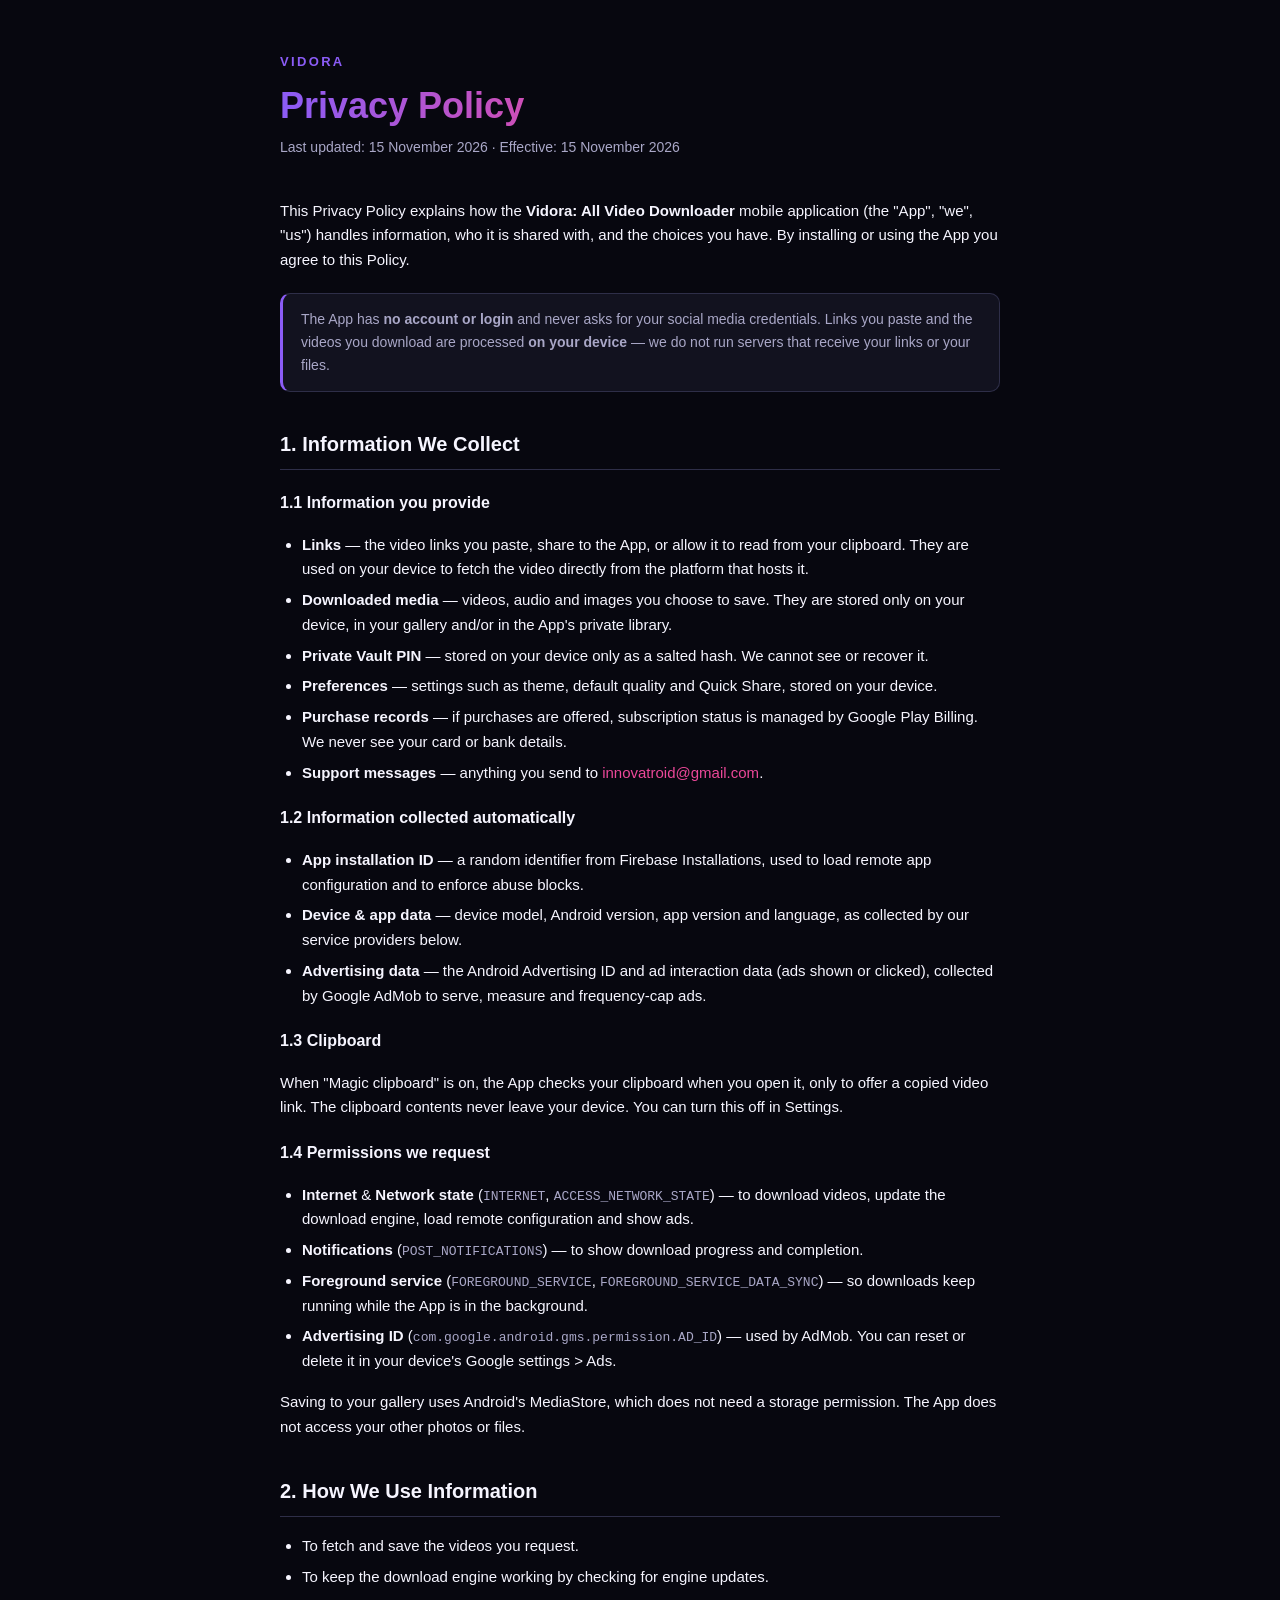
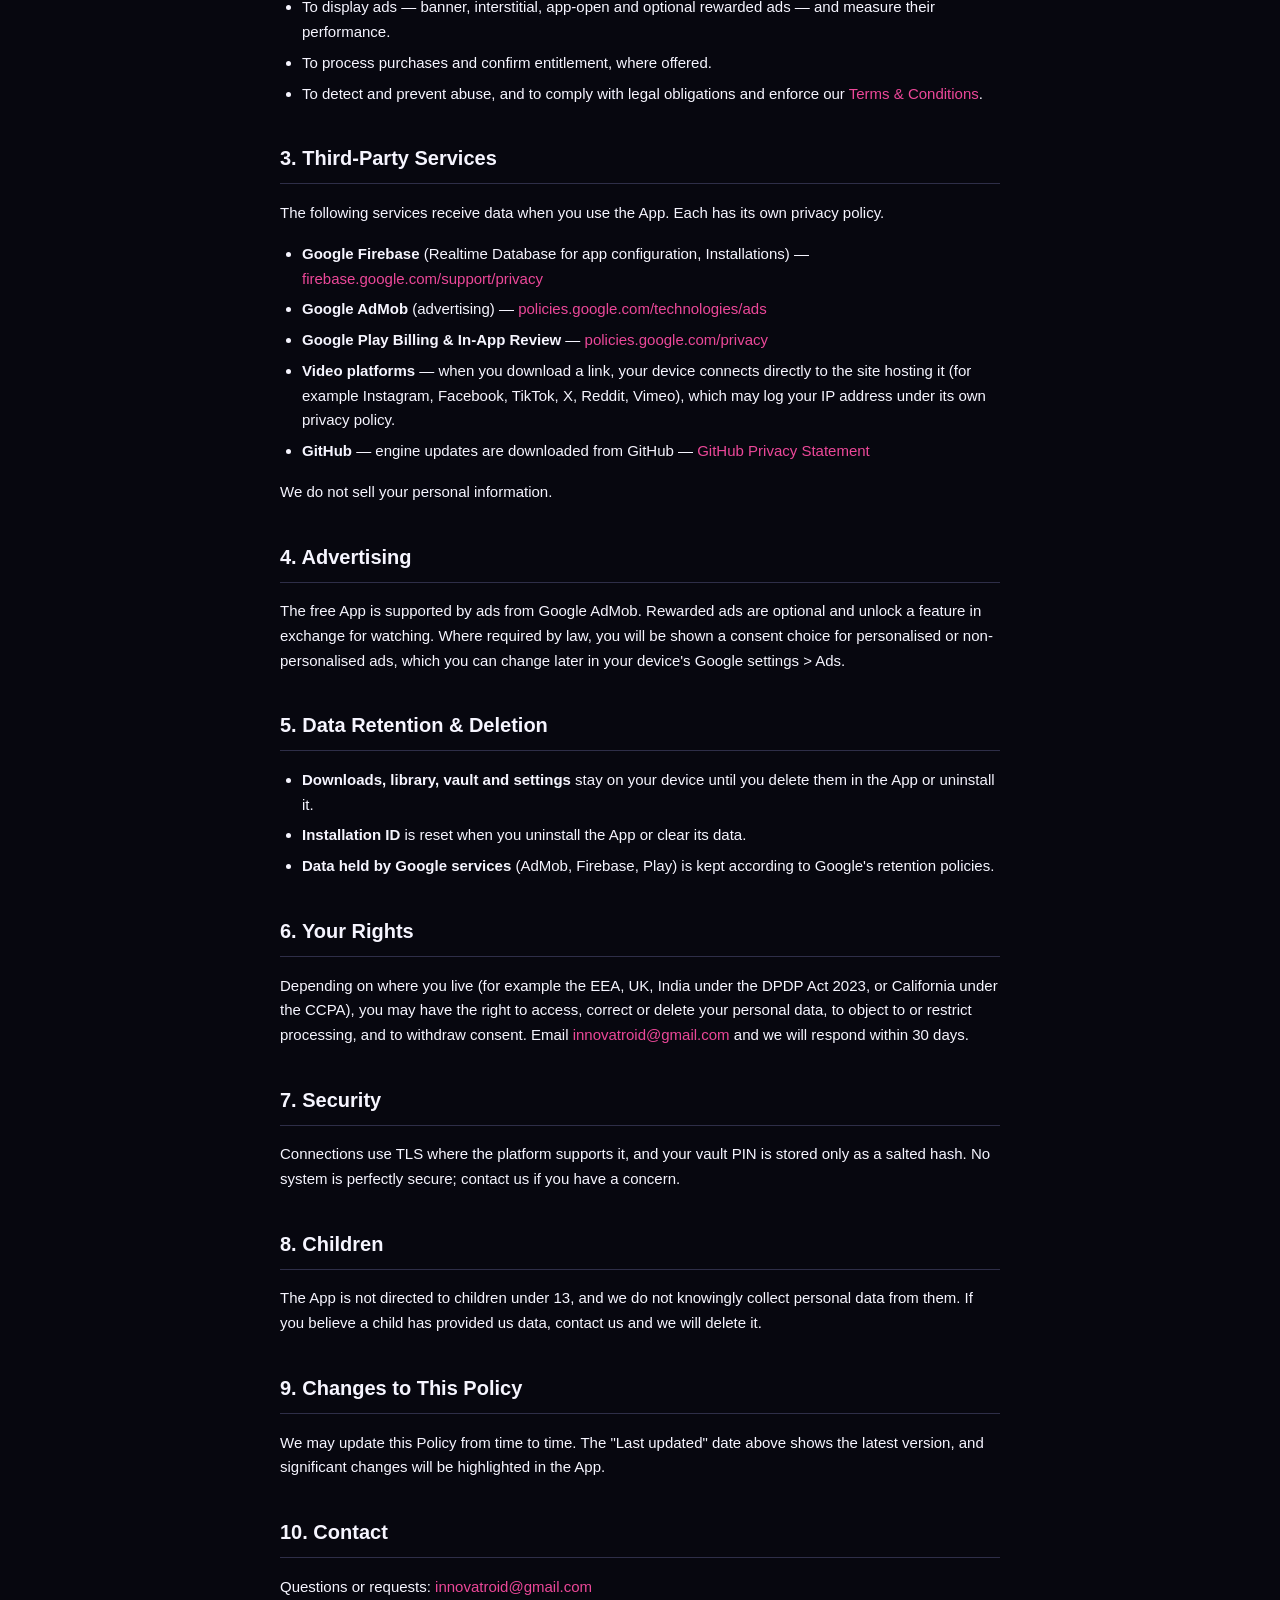
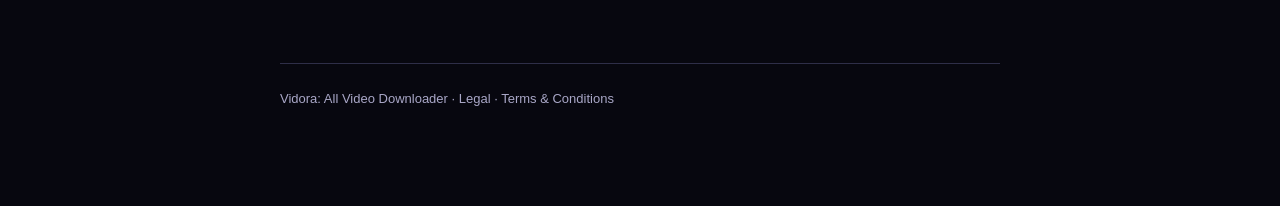
==== privacy-policy.html @ 834c2ef6 "Add Vidora privacy policy and terms Co-Authored-By: Claude Opus 5.5 <noreply@anthropic.com>" ====
<!DOCTYPE html>
<html lang="en">
<head>
<meta charset="utf-8">
<meta name="viewport" content="width=device-width, initial-scale=1">
<title>Privacy Policy — Vidora</title>
<link rel="stylesheet" href="style.css">
</head>
<body>
<div class="wrap">
  <header>
    <div class="brand">Vidora</div>
    <h1>Privacy Policy</h1>
    <div class="meta">Last updated: 15 November 2026 &middot; Effective: 15 November 2026</div>
  </header>

  <p>
    This Privacy Policy explains how the <strong>Vidora: All Video Downloader</strong> mobile
    application (the "App", "we", "us") handles information, who it is shared with, and the
    choices you have. By installing or using the App you agree to this Policy.
  </p>

  <div class="callout">
    The App has <strong>no account or login</strong> and never asks for your social media
    credentials. Links you paste and the videos you download are processed <strong>on your
    device</strong> — we do not run servers that receive your links or your files.
  </div>

  <h2>1. Information We Collect</h2>

  <h3>1.1 Information you provide</h3>
  <ul>
    <li><strong>Links</strong> — the video links you paste, share to the App, or allow it to read from your clipboard. They are used on your device to fetch the video directly from the platform that hosts it.</li>
    <li><strong>Downloaded media</strong> — videos, audio and images you choose to save. They are stored only on your device, in your gallery and/or in the App's private library.</li>
    <li><strong>Private Vault PIN</strong> — stored on your device only as a salted hash. We cannot see or recover it.</li>
    <li><strong>Preferences</strong> — settings such as theme, default quality and Quick Share, stored on your device.</li>
    <li><strong>Purchase records</strong> — if purchases are offered, subscription status is managed by Google Play Billing. We never see your card or bank details.</li>
    <li><strong>Support messages</strong> — anything you send to <a href="mailto:innovatroid@gmail.com">innovatroid@gmail.com</a>.</li>
  </ul>

  <h3>1.2 Information collected automatically</h3>
  <ul>
    <li><strong>App installation ID</strong> — a random identifier from Firebase Installations, used to load remote app configuration and to enforce abuse blocks.</li>
    <li><strong>Device &amp; app data</strong> — device model, Android version, app version and language, as collected by our service providers below.</li>
    <li><strong>Advertising data</strong> — the Android Advertising ID and ad interaction data (ads shown or clicked), collected by Google AdMob to serve, measure and frequency-cap ads.</li>
  </ul>

  <h3>1.3 Clipboard</h3>
  <p>
    When "Magic clipboard" is on, the App checks your clipboard when you open it, only to
    offer a copied video link. The clipboard contents never leave your device. You can turn
    this off in Settings.
  </p>

  <h3>1.4 Permissions we request</h3>
  <ul>
    <li><strong>Internet</strong> &amp; <strong>Network state</strong> (<code>INTERNET</code>, <code>ACCESS_NETWORK_STATE</code>) — to download videos, update the download engine, load remote configuration and show ads.</li>
    <li><strong>Notifications</strong> (<code>POST_NOTIFICATIONS</code>) — to show download progress and completion.</li>
    <li><strong>Foreground service</strong> (<code>FOREGROUND_SERVICE</code>, <code>FOREGROUND_SERVICE_DATA_SYNC</code>) — so downloads keep running while the App is in the background.</li>
    <li><strong>Advertising ID</strong> (<code>com.google.android.gms.permission.AD_ID</code>) — used by AdMob. You can reset or delete it in your device's Google settings &gt; Ads.</li>
  </ul>
  <p>
    Saving to your gallery uses Android's MediaStore, which does not need a storage
    permission. The App does not access your other photos or files.
  </p>

  <h2>2. How We Use Information</h2>
  <ul>
    <li>To fetch and save the videos you request.</li>
    <li>To keep the download engine working by checking for engine updates.</li>
    <li>To display ads — banner, interstitial, app-open and optional rewarded ads — and measure their performance.</li>
    <li>To process purchases and confirm entitlement, where offered.</li>
    <li>To detect and prevent abuse, and to comply with legal obligations and enforce our <a href="terms-and-conditions.html">Terms &amp; Conditions</a>.</li>
  </ul>

  <h2>3. Third-Party Services</h2>
  <p>The following services receive data when you use the App. Each has its own privacy policy.</p>
  <ul>
    <li><strong>Google Firebase</strong> (Realtime Database for app configuration, Installations) — <a href="https://firebase.google.com/support/privacy" target="_blank" rel="noopener">firebase.google.com/support/privacy</a></li>
    <li><strong>Google AdMob</strong> (advertising) — <a href="https://policies.google.com/technologies/ads" target="_blank" rel="noopener">policies.google.com/technologies/ads</a></li>
    <li><strong>Google Play Billing &amp; In-App Review</strong> — <a href="https://policies.google.com/privacy" target="_blank" rel="noopener">policies.google.com/privacy</a></li>
    <li><strong>Video platforms</strong> — when you download a link, your device connects directly to the site hosting it (for example Instagram, Facebook, TikTok, X, Reddit, Vimeo), which may log your IP address under its own privacy policy.</li>
    <li><strong>GitHub</strong> — engine updates are downloaded from GitHub — <a href="https://docs.github.com/site-policy/privacy-policies/github-general-privacy-statement" target="_blank" rel="noopener">GitHub Privacy Statement</a></li>
  </ul>
  <p>We do not sell your personal information.</p>

  <h2>4. Advertising</h2>
  <p>
    The free App is supported by ads from Google AdMob. Rewarded ads are optional and unlock a
    feature in exchange for watching. Where required by law, you will be shown a consent
    choice for personalised or non-personalised ads, which you can change later in your
    device's Google settings &gt; Ads.
  </p>

  <h2>5. Data Retention &amp; Deletion</h2>
  <ul>
    <li><strong>Downloads, library, vault and settings</strong> stay on your device until you delete them in the App or uninstall it.</li>
    <li><strong>Installation ID</strong> is reset when you uninstall the App or clear its data.</li>
    <li><strong>Data held by Google services</strong> (AdMob, Firebase, Play) is kept according to Google's retention policies.</li>
  </ul>

  <h2>6. Your Rights</h2>
  <p>
    Depending on where you live (for example the EEA, UK, India under the DPDP Act 2023, or
    California under the CCPA), you may have the right to access, correct or delete your
    personal data, to object to or restrict processing, and to withdraw consent. Email
    <a href="mailto:innovatroid@gmail.com">innovatroid@gmail.com</a> and we will respond
    within 30 days.
  </p>

  <h2>7. Security</h2>
  <p>
    Connections use TLS where the platform supports it, and your vault PIN is stored only as
    a salted hash. No system is perfectly secure; contact us if you have a concern.
  </p>

  <h2>8. Children</h2>
  <p>
    The App is not directed to children under 13, and we do not knowingly collect personal
    data from them. If you believe a child has provided us data, contact us and we will
    delete it.
  </p>

  <h2>9. Changes to This Policy</h2>
  <p>
    We may update this Policy from time to time. The "Last updated" date above shows the
    latest version, and significant changes will be highlighted in the App.
  </p>

  <h2>10. Contact</h2>
  <p>Questions or requests: <a href="mailto:innovatroid@gmail.com">innovatroid@gmail.com</a></p>

  <footer>
    Vidora: All Video Downloader &middot; <a href="index.html">Legal</a> &middot;
    <a href="terms-and-conditions.html">Terms &amp; Conditions</a>
  </footer>
</div>
</body>
</html>
---- style.css ----
:root {
  --bg: #07070f;
  --card: #12121f;
  --text: #f6f5ff;
  --muted: #a9a7c7;
  --violet: #8b5cf6;
  --pink: #ec4899;
  --amber: #ffb547;
  --border: #2e2e48;
}
* { box-sizing: border-box; }
body {
  margin: 0;
  font-family: -apple-system, BlinkMacSystemFont, "Segoe UI", Roboto, sans-serif;
  background: var(--bg);
  color: var(--text);
  line-height: 1.65;
  -webkit-font-smoothing: antialiased;
}
.wrap { max-width: 760px; margin: 0 auto; padding: 48px 20px 96px; }
header { margin-bottom: 40px; }
.brand {
  display: inline-block;
  font-size: 13px;
  font-weight: 700;
  letter-spacing: 0.18em;
  text-transform: uppercase;
  color: var(--violet);
  margin-bottom: 12px;
}
h1 {
  font-size: 36px;
  line-height: 1.2;
  margin: 0 0 8px;
  background: linear-gradient(90deg, var(--violet), var(--pink), var(--amber));
  -webkit-background-clip: text;
  background-clip: text;
  color: transparent;
}
.meta { color: var(--muted); font-size: 14px; }
h2 {
  margin-top: 36px;
  font-size: 20px;
  border-bottom: 1px solid var(--border);
  padding-bottom: 8px;
}
h3 { margin-top: 20px; font-size: 16px; }
p, li { font-size: 15px; }
ul { padding-left: 22px; }
li { margin-bottom: 6px; }
code { font-size: 13px; color: var(--muted); overflow-wrap: anywhere; }
a { color: var(--pink); text-decoration: none; overflow-wrap: anywhere; }
a:hover { text-decoration: underline; }
.callout {
  background: var(--card);
  border: 1px solid var(--border);
  border-left: 3px solid var(--violet);
  padding: 14px 18px;
  border-radius: 10px;
  margin: 20px 0;
  font-size: 14px;
  color: var(--muted);
}
.links a {
  display: block;
  color: var(--text);
  padding: 16px 18px;
  margin: 10px 0;
  border: 1px solid var(--border);
  border-radius: 14px;
  background: var(--card);
}
.links a:hover { border-color: var(--violet); text-decoration: none; }
footer {
  margin-top: 64px;
  padding-top: 24px;
  border-top: 1px solid var(--border);
  color: var(--muted);
  font-size: 13px;
}
footer a { color: var(--muted); }
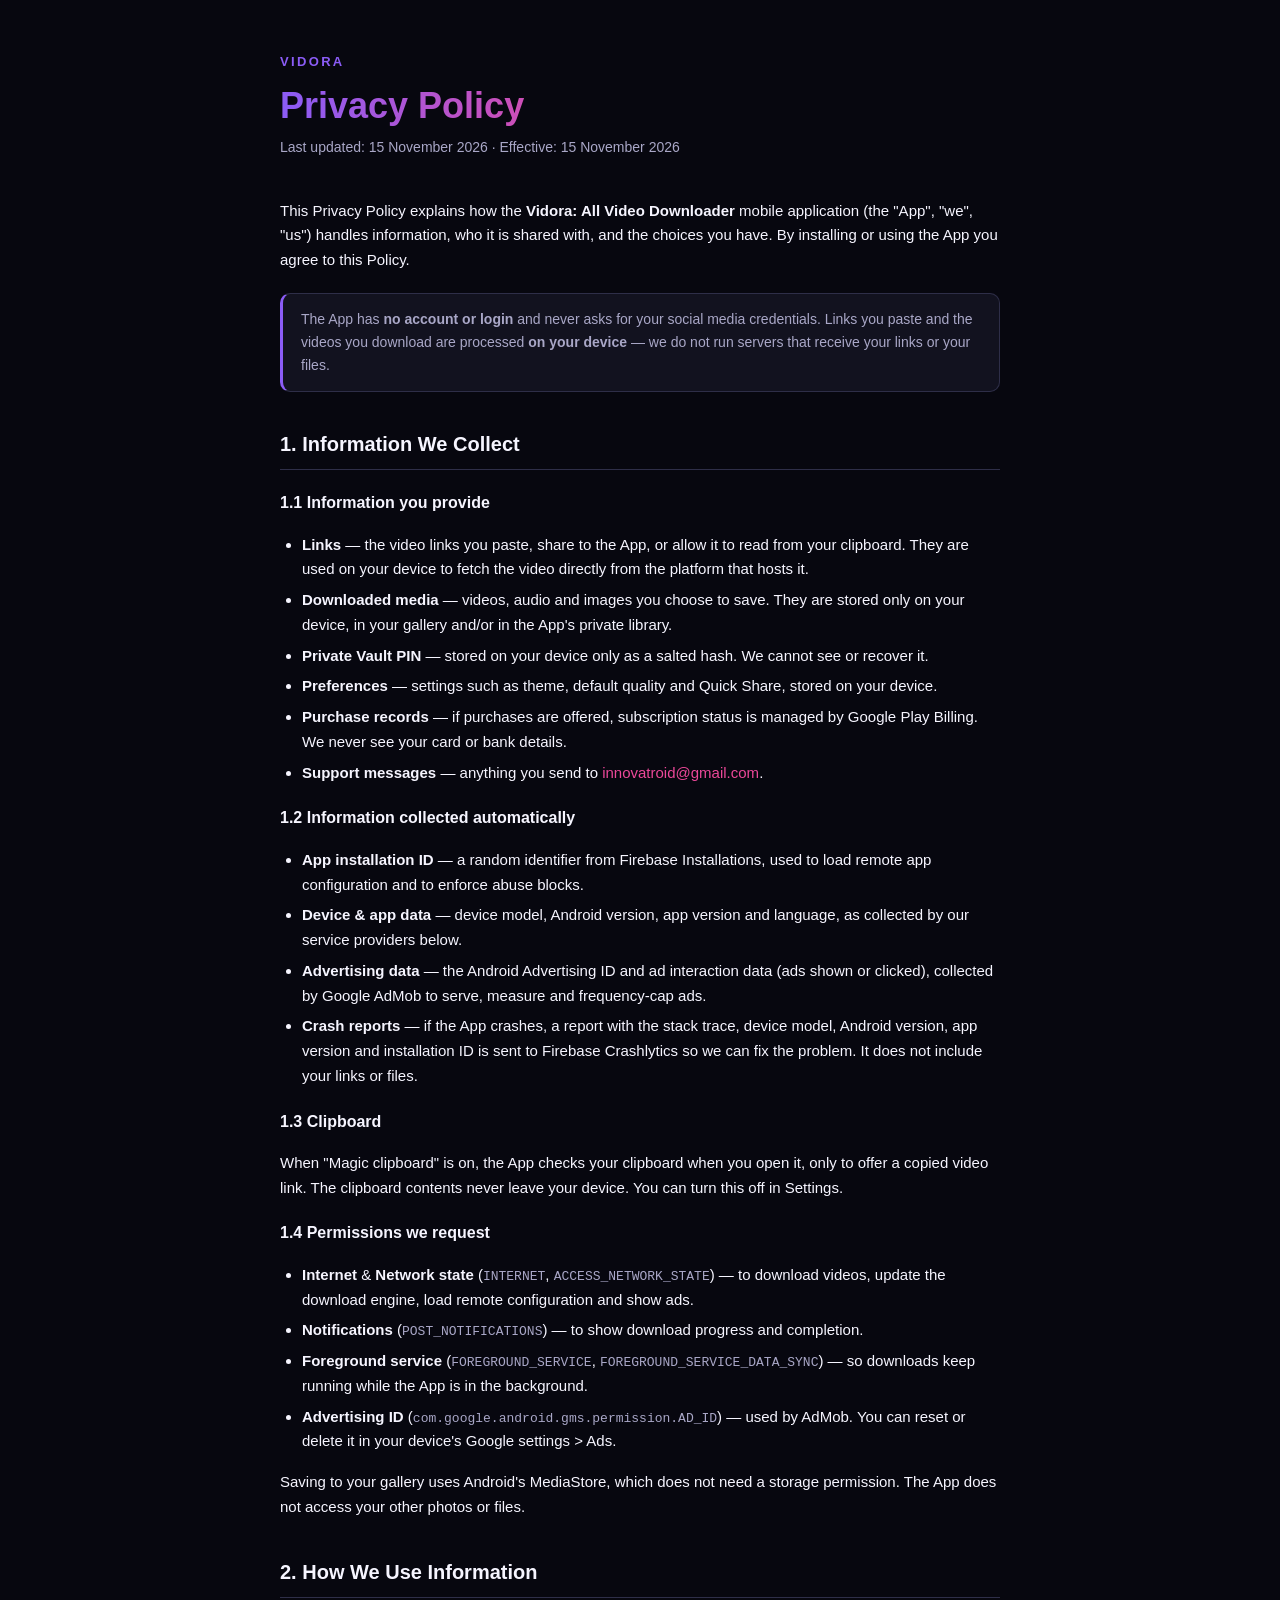
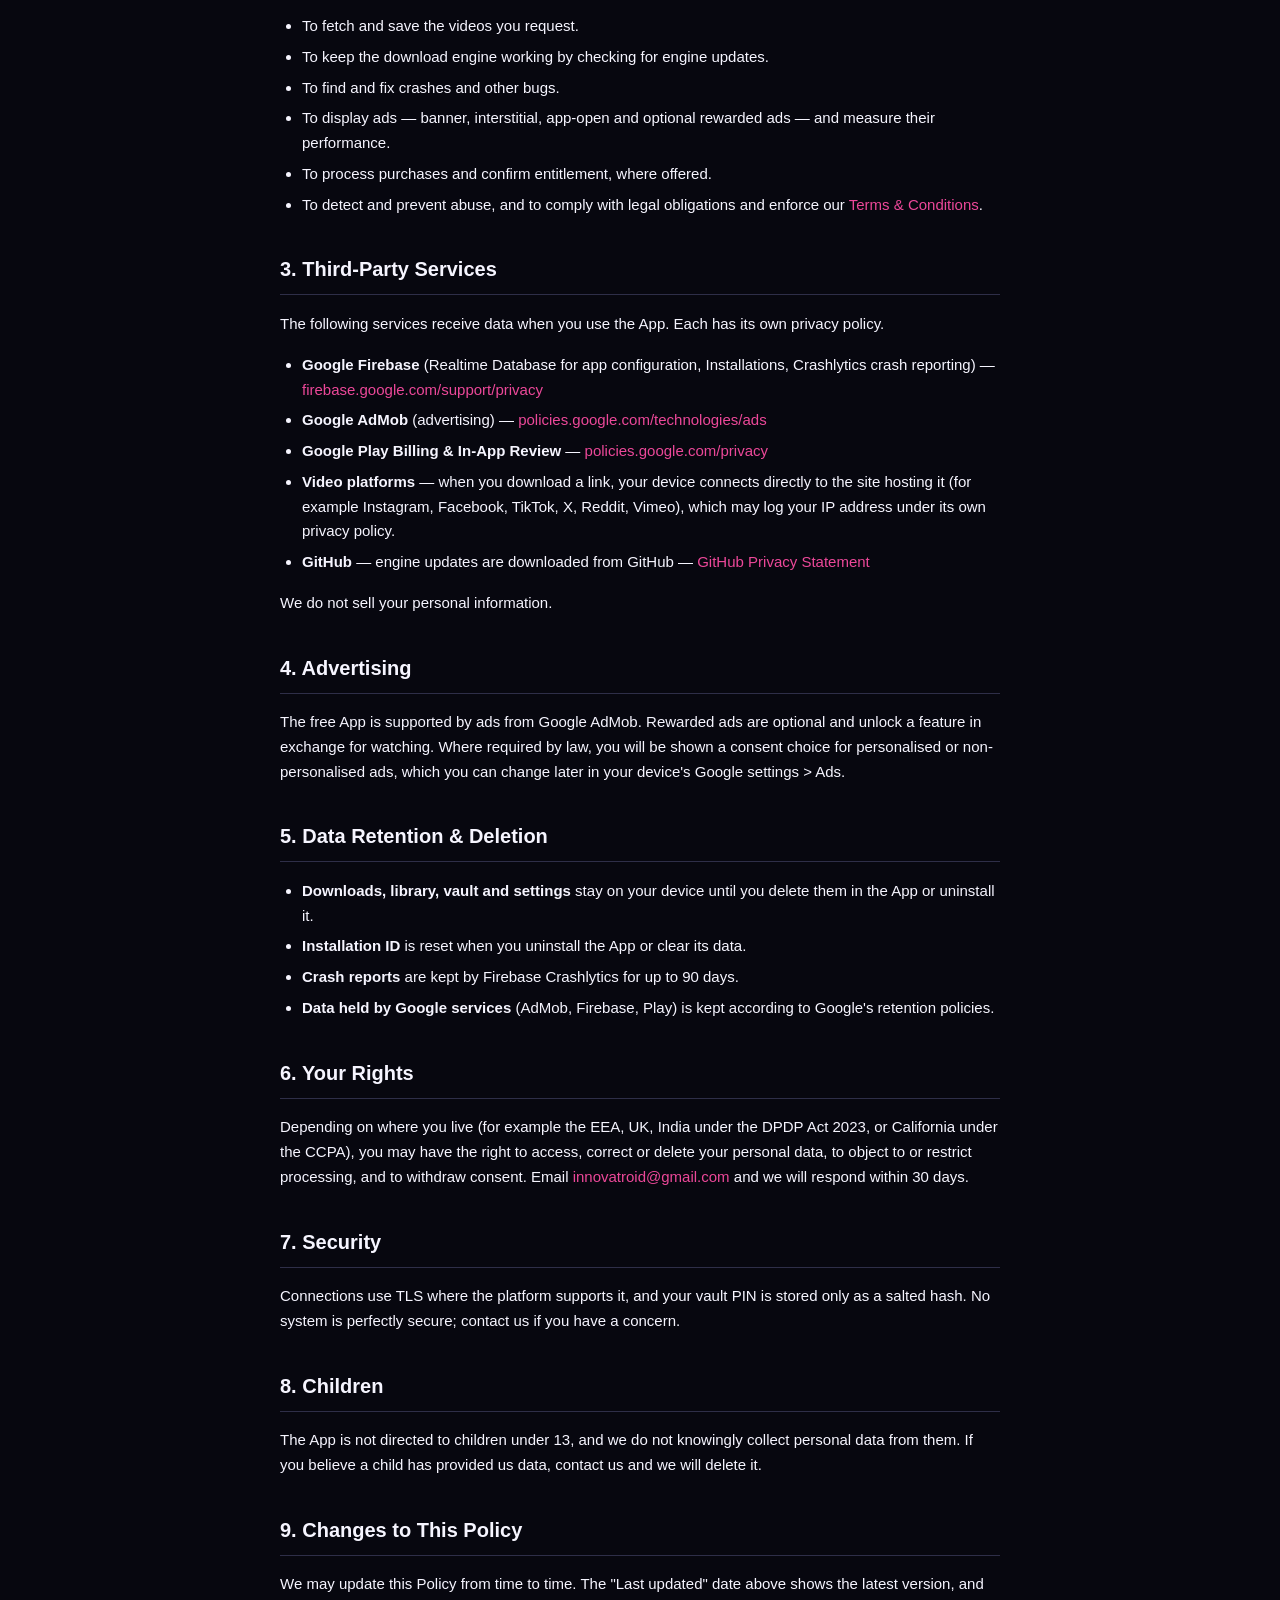
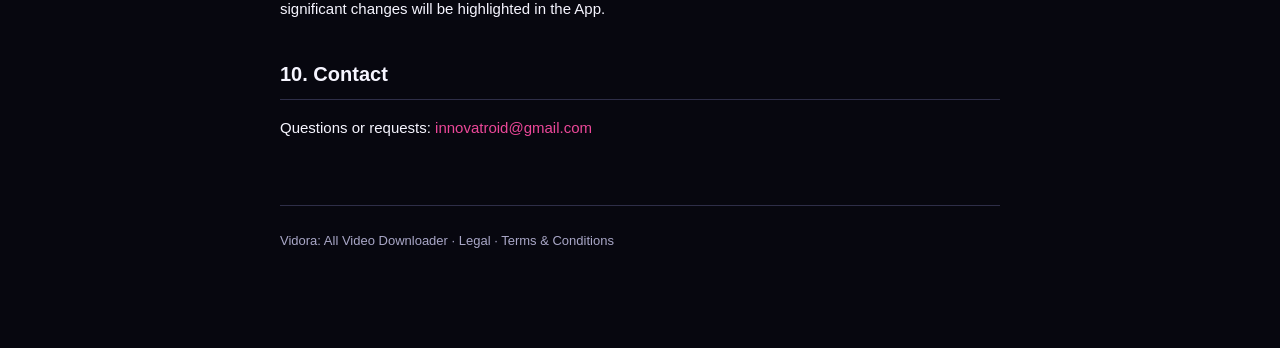
==== commit b40ac65e: "Privacy policy: disclose Firebase Crashlytics crash reports Co-Authored-By: Claude Opus 5.5 <noreply" ====
--- a/privacy-policy.html
+++ b/privacy-policy.html
@@ -43,6 +43,7 @@
     <li><strong>App installation ID</strong> — a random identifier from Firebase Installations, used to load remote app configuration and to enforce abuse blocks.</li>
     <li><strong>Device &amp; app data</strong> — device model, Android version, app version and language, as collected by our service providers below.</li>
     <li><strong>Advertising data</strong> — the Android Advertising ID and ad interaction data (ads shown or clicked), collected by Google AdMob to serve, measure and frequency-cap ads.</li>
+    <li><strong>Crash reports</strong> — if the App crashes, a report with the stack trace, device model, Android version, app version and installation ID is sent to Firebase Crashlytics so we can fix the problem. It does not include your links or files.</li>
   </ul>
 
   <h3>1.3 Clipboard</h3>
@@ -68,6 +69,7 @@
   <ul>
     <li>To fetch and save the videos you request.</li>
     <li>To keep the download engine working by checking for engine updates.</li>
+    <li>To find and fix crashes and other bugs.</li>
     <li>To display ads — banner, interstitial, app-open and optional rewarded ads — and measure their performance.</li>
     <li>To process purchases and confirm entitlement, where offered.</li>
     <li>To detect and prevent abuse, and to comply with legal obligations and enforce our <a href="terms-and-conditions.html">Terms &amp; Conditions</a>.</li>
@@ -76,7 +78,7 @@
   <h2>3. Third-Party Services</h2>
   <p>The following services receive data when you use the App. Each has its own privacy policy.</p>
   <ul>
-    <li><strong>Google Firebase</strong> (Realtime Database for app configuration, Installations) — <a href="https://firebase.google.com/support/privacy" target="_blank" rel="noopener">firebase.google.com/support/privacy</a></li>
+    <li><strong>Google Firebase</strong> (Realtime Database for app configuration, Installations, Crashlytics crash reporting) — <a href="https://firebase.google.com/support/privacy" target="_blank" rel="noopener">firebase.google.com/support/privacy</a></li>
     <li><strong>Google AdMob</strong> (advertising) — <a href="https://policies.google.com/technologies/ads" target="_blank" rel="noopener">policies.google.com/technologies/ads</a></li>
     <li><strong>Google Play Billing &amp; In-App Review</strong> — <a href="https://policies.google.com/privacy" target="_blank" rel="noopener">policies.google.com/privacy</a></li>
     <li><strong>Video platforms</strong> — when you download a link, your device connects directly to the site hosting it (for example Instagram, Facebook, TikTok, X, Reddit, Vimeo), which may log your IP address under its own privacy policy.</li>
@@ -96,6 +98,7 @@
   <ul>
     <li><strong>Downloads, library, vault and settings</strong> stay on your device until you delete them in the App or uninstall it.</li>
     <li><strong>Installation ID</strong> is reset when you uninstall the App or clear its data.</li>
+    <li><strong>Crash reports</strong> are kept by Firebase Crashlytics for up to 90 days.</li>
     <li><strong>Data held by Google services</strong> (AdMob, Firebase, Play) is kept according to Google's retention policies.</li>
   </ul>
 
